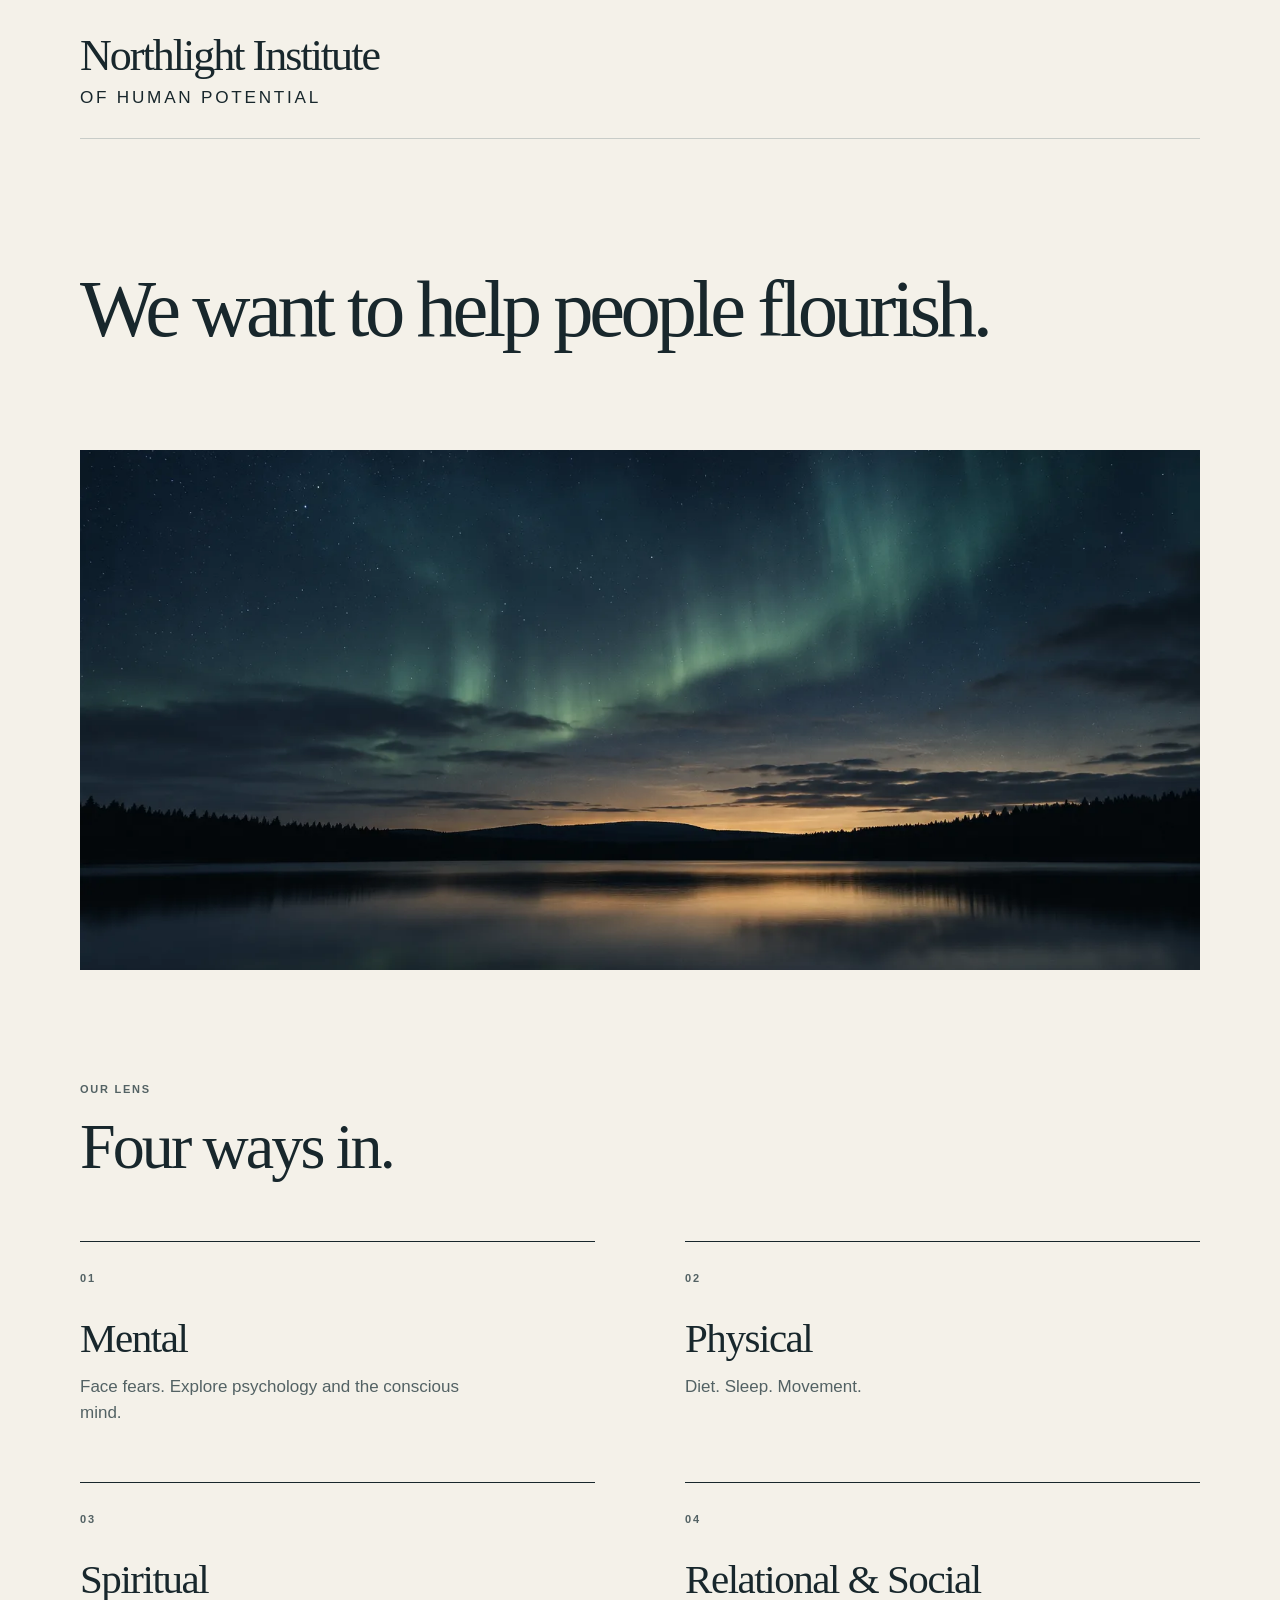
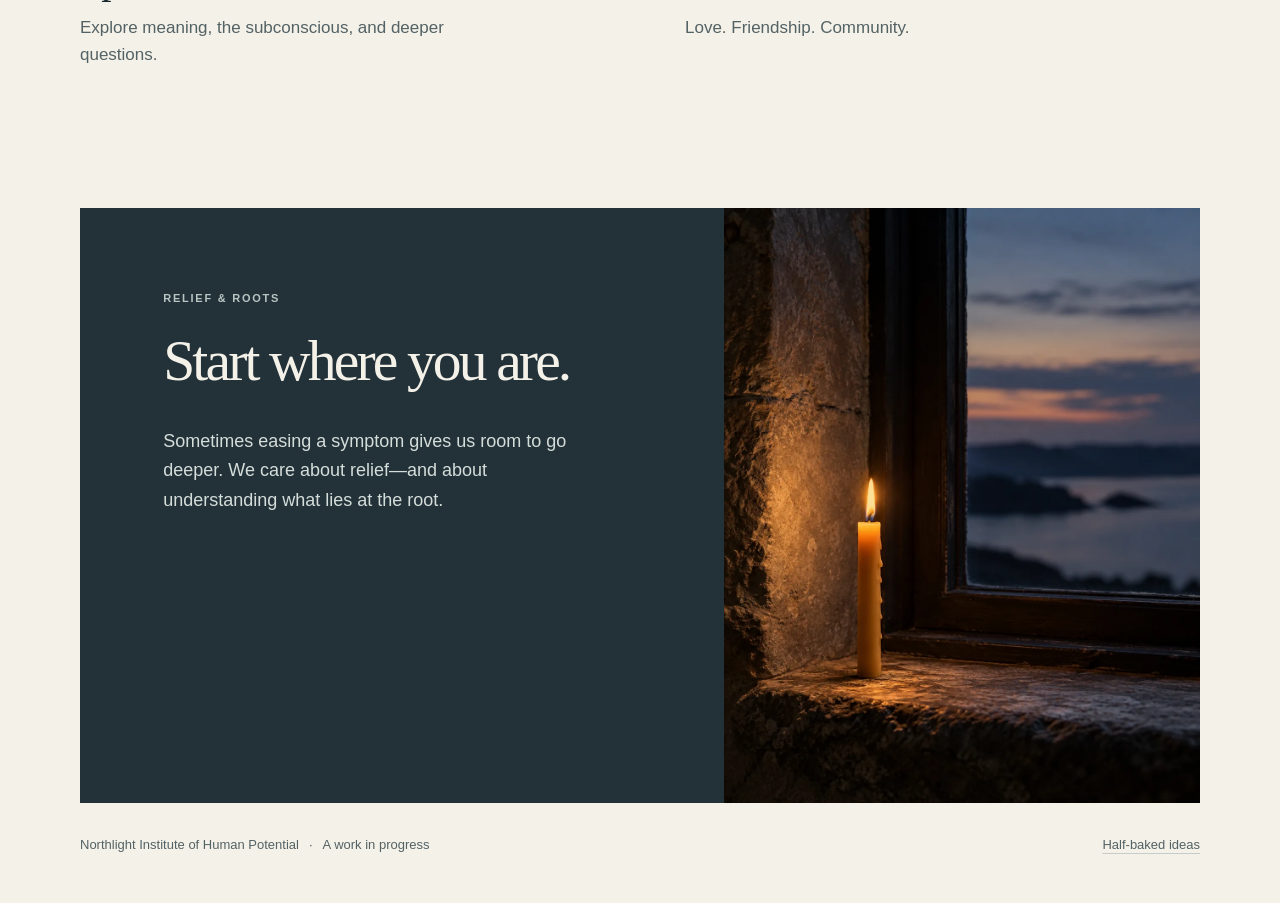
==== site/index.html @ 49eb19a3 "Add relational and social pillar" ====
<!DOCTYPE html>
<html lang="en">
  <head>
    <meta charset="utf-8">
    <meta name="viewport" content="width=device-width, initial-scale=1">
    <meta name="theme-color" content="#f4f1e9">
    <meta name="description" content="Northlight Institute of Human Potential explores mental, physical, spiritual, and relational paths to flourishing.">
    <meta property="og:type" content="website">
    <meta property="og:site_name" content="Northlight Institute of Human Potential">
    <meta property="og:title" content="Northlight Institute of Human Potential">
    <meta property="og:description" content="We want to help people flourish. Exploring the mental, physical, spiritual, and relational sides of life.">
    <meta property="og:url" content="https://80.47.238.111/">
    <meta property="og:image" content="https://80.47.238.111/assets/social-preview-human-potential.png">
    <meta property="og:image:type" content="image/png">
    <meta property="og:image:width" content="1731">
    <meta property="og:image:height" content="909">
    <meta property="og:image:alt" content="Northern lights over a lake, with the words Northlight Institute of Human Potential">
    <meta name="twitter:card" content="summary_large_image">
    <meta name="twitter:title" content="Northlight Institute of Human Potential">
    <meta name="twitter:description" content="We want to help people flourish.">
    <meta name="twitter:image" content="https://80.47.238.111/assets/social-preview-human-potential.png">
    <title>Northlight Institute of Human Potential</title>
    <link rel="icon" href="assets/light-mark-32.png" type="image/png" sizes="32x32">
    <link rel="icon" href="assets/light-mark.svg" type="image/svg+xml">
    <link rel="apple-touch-icon" href="assets/light-mark-180.png" sizes="180x180">
    <link rel="preload" as="image" href="assets/northern-light.webp">
    <link rel="stylesheet" href="styles.css?v=20261021-1">
  </head>
  <body>
    <div class="page">
      <header class="site-header">
        <h1><a href="/" aria-label="Northlight Institute of Human Potential"><span class="brand-main">Northlight Institute</span><span class="brand-qualifier">of Human Potential</span></a></h1>
      </header>

      <main>
        <section class="hero" aria-labelledby="hero-title">
          <h2 id="hero-title">We want to help people flourish.</h2>
        </section>

        <figure class="northern-light">
          <img src="assets/northern-light.webp" alt="Northern lights over a still lake at dusk" width="1536" height="1024" fetchpriority="high">
        </figure>

        <section class="pillars" aria-labelledby="pillars-title">
          <div class="section-intro">
            <p class="eyebrow">Our lens</p>
            <h2 id="pillars-title">Four ways in.</h2>
          </div>
          <div class="pillar-grid">
            <article>
              <span class="index">01</span>
              <h3>Mental</h3>
              <p>Face fears. Explore psychology and the conscious mind.</p>
            </article>
            <article>
              <span class="index">02</span>
              <h3>Physical</h3>
              <p>Diet. Sleep. Movement.</p>
            </article>
            <article>
              <span class="index">03</span>
              <h3>Spiritual</h3>
              <p>Explore meaning, the subconscious, and deeper questions.</p>
            </article>
            <article>
              <span class="index">04</span>
              <h3>Relational &amp; Social</h3>
              <p>Love. Friendship. Community.</p>
            </article>
          </div>
        </section>

        <section class="depth" aria-labelledby="depth-title">
          <div class="depth-copy">
            <p class="eyebrow">Relief &amp; roots</p>
            <h2 id="depth-title">Start where you are.</h2>
            <p>Sometimes easing a symptom gives us room to go deeper. We care about relief—and about understanding what lies at the root.</p>
          </div>
          <img src="assets/candlelight.webp" alt="A single candle lighting a stone windowsill at dusk" width="1122" height="1402" loading="lazy" decoding="async">
        </section>
      </main>

      <footer>Northlight Institute of Human Potential <span>·</span> A work in progress <a href="/ideas.html">Half-baked ideas</a></footer>
    </div>
  </body>
</html>
---- site/styles.css ----
:root {
  color-scheme: light;
  --paper: #f4f1e9;
  --ink: #18272c;
  --muted: #536264;
  --line: #c8ccc8;
  --accent: #a16d3e;
}

* { box-sizing: border-box; }

html { background: var(--paper); }

body {
  margin: 0;
  color: var(--ink);
  background: var(--paper);
  font: 18px/1.55 -apple-system, BlinkMacSystemFont, "Segoe UI", sans-serif;
  -webkit-font-smoothing: antialiased;
}

.page {
  width: min(100% - 72px, 1120px);
  margin: 0 auto;
}

.site-header {
  display: flex;
  align-items: center;
  justify-content: space-between;
  gap: 24px;
  padding: 32px 0 29px;
  border-bottom: 1px solid var(--line);
}

h1, h2, h3, p, figure { margin: 0; }

h1, h2, h3 {
  font-family: Georgia, "Times New Roman", serif;
  font-weight: 400;
}

h1 {
  font-size: clamp(27px, 4vw, 44px);
  line-height: 1.1;
  letter-spacing: -.045em;
  white-space: nowrap;
}

h1 a { color: inherit; text-decoration: none; }

.brand-main, .brand-qualifier { display: block; }
.brand-qualifier {
  margin-top: 7px;
  font-family: -apple-system, BlinkMacSystemFont, "Segoe UI", sans-serif;
  font-size: .39em;
  font-weight: 500;
  letter-spacing: .16em;
  line-height: 1.25;
  text-transform: uppercase;
}

.eyebrow, .index {
  color: var(--muted);
  font-size: 11px;
  font-weight: 600;
  letter-spacing: .16em;
  line-height: 1.4;
  text-transform: uppercase;
}

.hero {
  padding: clamp(72px, 10vw, 138px) 0 clamp(64px, 8vw, 100px);
}

.hero h2 {
  max-width: 940px;
  font-size: clamp(49px, 6.3vw, 84px);
  line-height: 1.03;
  letter-spacing: -.055em;
  text-wrap: balance;
}

.northern-light {
  height: clamp(280px, 41vw, 520px);
  overflow: hidden;
  background: #142830;
}

.northern-light img {
  display: block;
  width: 100%;
  height: 100%;
  object-fit: cover;
  object-position: center 56%;
}

.pillars { padding: 112px 0 140px; }

.section-intro h2 {
  margin-top: 15px;
  font-size: clamp(43px, 5vw, 64px);
  line-height: 1.1;
  letter-spacing: -.045em;
}

.pillar-grid {
  display: grid;
  grid-template-columns: repeat(2, minmax(0, 1fr));
  gap: 56px 90px;
  margin-top: 58px;
}

.pillar-grid article {
  padding-top: 21px;
  border-top: 1px solid var(--ink);
}

.pillar-grid h3 {
  margin: 25px 0 13px;
  font-size: clamp(34px, 3.2vw, 44px);
  line-height: 1.1;
  letter-spacing: -.035em;
}

.pillar-grid p {
  max-width: 380px;
  color: var(--muted);
  font-size: 17px;
  line-height: 1.55;
}

.depth {
  display: grid;
  grid-template-columns: minmax(0, 1.15fr) minmax(0, .85fr);
  align-items: stretch;
  min-height: 550px;
  background: #233239;
  color: #f4f1e9;
}

.depth-copy { padding: clamp(50px, 6.5vw, 90px); }
.depth .eyebrow { color: #b8c5c2; }

.depth h2 {
  margin: 24px 0 35px;
  font-size: clamp(42px, 4.5vw, 60px);
  line-height: 1.06;
  letter-spacing: -.05em;
}

.depth-copy > p:last-child {
  max-width: 440px;
  color: #d5ddda;
  font-size: 18px;
  line-height: 1.65;
}

.depth > img {
  display: block;
  width: 100%;
  height: 100%;
  min-height: 550px;
  object-fit: cover;
  object-position: 34% center;
}

.ideas-main { padding-bottom: 124px; }

.ideas-intro { padding: 98px 0 76px; }

.ideas-intro h2 {
  margin-top: 18px;
  font-size: clamp(58px, 8vw, 100px);
  line-height: 1.04;
  letter-spacing: -.055em;
}

.ideas-intro > p:last-child {
  margin-top: 22px;
  color: var(--muted);
  font-size: 18px;
}

.idea {
  display: grid;
  grid-template-columns: 54px minmax(0, 1fr);
  gap: 32px;
  padding: 37px 0 43px;
  border-top: 1px solid var(--line);
}

.idea:last-child { border-bottom: 1px solid var(--line); }
.idea .index { padding-top: 12px; }

.idea h3 {
  font-size: clamp(32px, 3.5vw, 45px);
  line-height: 1.15;
  letter-spacing: -.035em;
}

.idea p {
  max-width: 680px;
  margin-top: 12px;
  color: var(--muted);
  font-size: 18px;
  line-height: 1.6;
}

footer {
  display: flex;
  gap: 10px;
  padding: 32px 0 48px;
  color: var(--muted);
  font-size: 13px;
}

footer a {
  margin-left: auto;
  color: inherit;
  text-decoration-color: var(--line);
  text-underline-offset: 4px;
}

footer a:hover { color: var(--ink); }

@media (max-width: 760px) {
  .page { width: min(100% - 40px, 620px); }
  .site-header { padding: 24px 0; }
  footer { flex-wrap: wrap; }
  footer a { flex-basis: 100%; margin-left: 0; }
  .hero { padding: 82px 0 65px; }
  .hero h2 { font-size: clamp(42px, 8.5vw, 59px); }
  .northern-light { height: 330px; }
  .pillars { padding: 88px 0 100px; }
  .pillar-grid { grid-template-columns: 1fr; gap: 38px; margin-top: 43px; }
  .pillar-grid h3 { margin-top: 16px; }
  .pillar-grid p { max-width: 470px; }
  .depth { grid-template-columns: 1fr; }
  .depth-copy { padding: 64px 38px 70px; }
  .depth > img { height: 420px; min-height: 0; object-position: center 55%; }
  .ideas-main { padding-bottom: 90px; }
  .ideas-intro { padding: 78px 0 58px; }
  .ideas-intro h2 { font-size: clamp(52px, 11vw, 76px); }
  .idea { grid-template-columns: 36px minmax(0, 1fr); gap: 15px; padding: 31px 0 36px; }
  .idea .index { padding-top: 9px; }
  .idea p { font-size: 17px; }
}

@media (max-width: 390px) {
  .depth-copy { padding: 55px 28px 62px; }
  .depth h2 { font-size: 42px; }
}
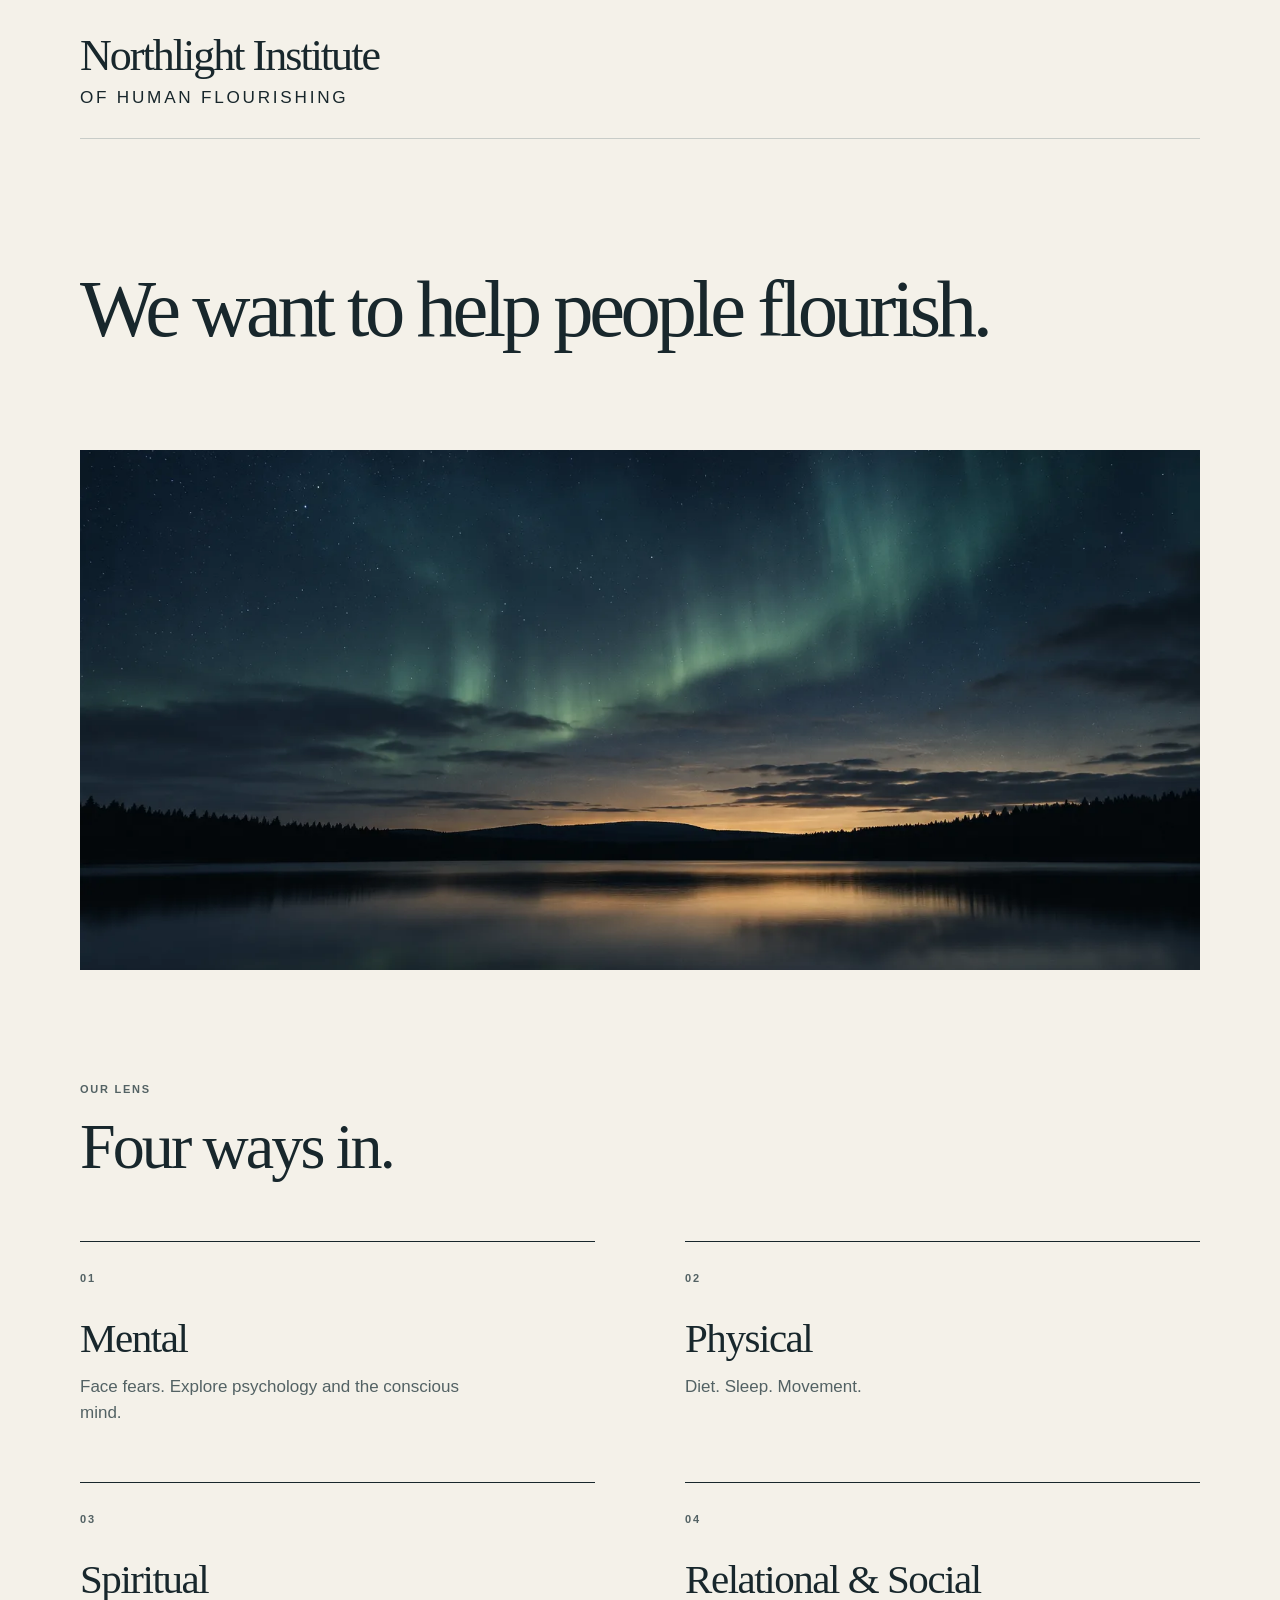
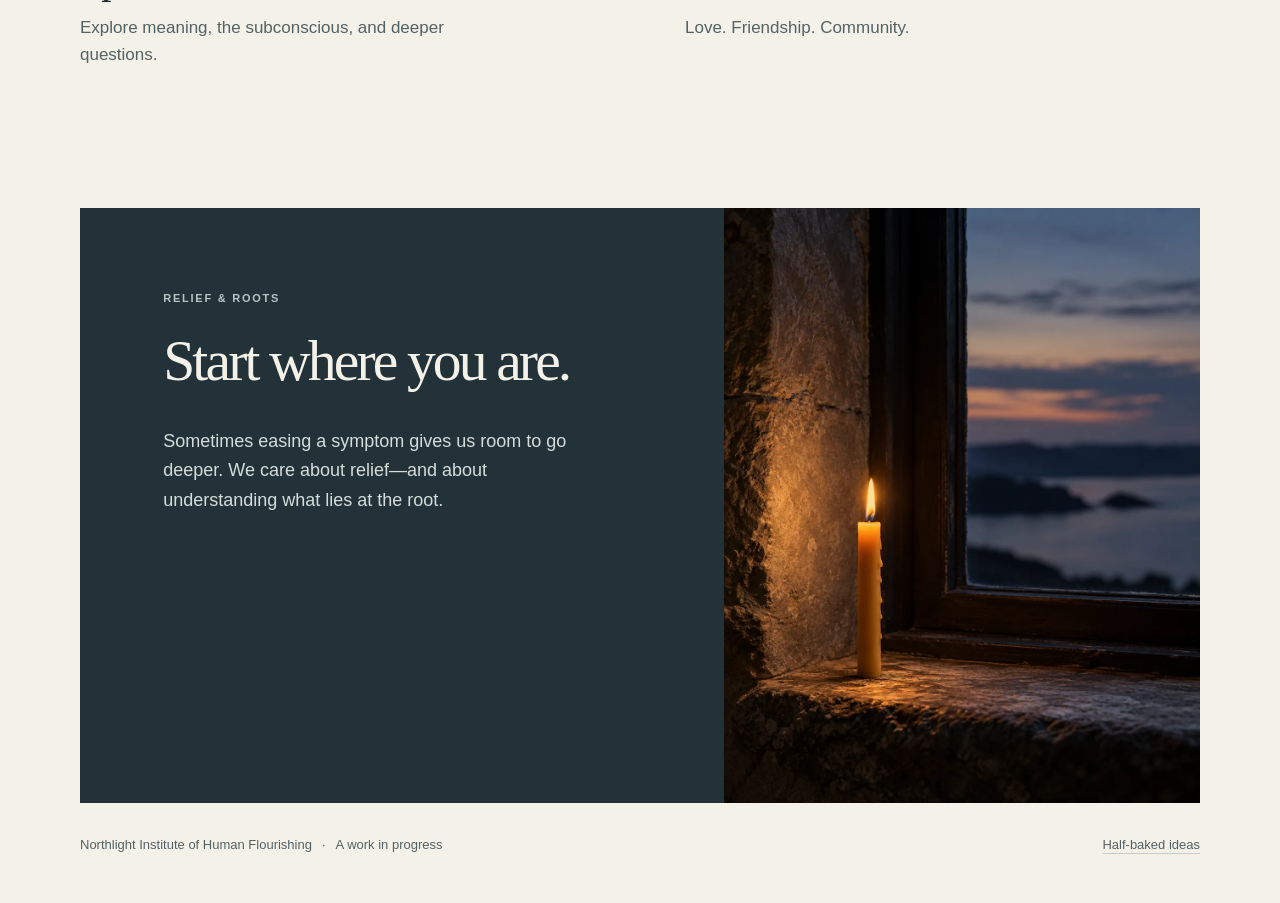
==== commit ab2bf24e: "Rename institute to Human Flourishing" ====
--- a/site/index.html
+++ b/site/index.html
@@ -4,22 +4,22 @@
     <meta charset="utf-8">
     <meta name="viewport" content="width=device-width, initial-scale=1">
     <meta name="theme-color" content="#f4f1e9">
-    <meta name="description" content="Northlight Institute of Human Potential explores mental, physical, spiritual, and relational paths to flourishing.">
+    <meta name="description" content="Northlight Institute of Human Flourishing explores the mental, physical, spiritual, and relational sides of life.">
     <meta property="og:type" content="website">
-    <meta property="og:site_name" content="Northlight Institute of Human Potential">
-    <meta property="og:title" content="Northlight Institute of Human Potential">
+    <meta property="og:site_name" content="Northlight Institute of Human Flourishing">
+    <meta property="og:title" content="Northlight Institute of Human Flourishing">
     <meta property="og:description" content="We want to help people flourish. Exploring the mental, physical, spiritual, and relational sides of life.">
     <meta property="og:url" content="https://80.47.238.111/">
-    <meta property="og:image" content="https://80.47.238.111/assets/social-preview-human-potential.png">
+    <meta property="og:image" content="https://80.47.238.111/assets/social-preview-human-flourishing.png">
     <meta property="og:image:type" content="image/png">
-    <meta property="og:image:width" content="1731">
+    <meta property="og:image:width" content="1730">
     <meta property="og:image:height" content="909">
-    <meta property="og:image:alt" content="Northern lights over a lake, with the words Northlight Institute of Human Potential">
+    <meta property="og:image:alt" content="Northern lights over a lake, with the words Northlight Institute of Human Flourishing">
     <meta name="twitter:card" content="summary_large_image">
-    <meta name="twitter:title" content="Northlight Institute of Human Potential">
+    <meta name="twitter:title" content="Northlight Institute of Human Flourishing">
     <meta name="twitter:description" content="We want to help people flourish.">
-    <meta name="twitter:image" content="https://80.47.238.111/assets/social-preview-human-potential.png">
-    <title>Northlight Institute of Human Potential</title>
+    <meta name="twitter:image" content="https://80.47.238.111/assets/social-preview-human-flourishing.png">
+    <title>Northlight Institute of Human Flourishing</title>
     <link rel="icon" href="assets/light-mark-32.png" type="image/png" sizes="32x32">
     <link rel="icon" href="assets/light-mark.svg" type="image/svg+xml">
     <link rel="apple-touch-icon" href="assets/light-mark-180.png" sizes="180x180">
@@ -29,7 +29,7 @@
   <body>
     <div class="page">
       <header class="site-header">
-        <h1><a href="/" aria-label="Northlight Institute of Human Potential"><span class="brand-main">Northlight Institute</span><span class="brand-qualifier">of Human Potential</span></a></h1>
+        <h1><a href="/" aria-label="Northlight Institute of Human Flourishing"><span class="brand-main">Northlight Institute</span><span class="brand-qualifier">of Human Flourishing</span></a></h1>
       </header>
 
       <main>
@@ -80,7 +80,7 @@
         </section>
       </main>
 
-      <footer>Northlight Institute of Human Potential <span>·</span> A work in progress <a href="/ideas.html">Half-baked ideas</a></footer>
+      <footer>Northlight Institute of Human Flourishing <span>·</span> A work in progress <a href="/ideas.html">Half-baked ideas</a></footer>
     </div>
   </body>
 </html>
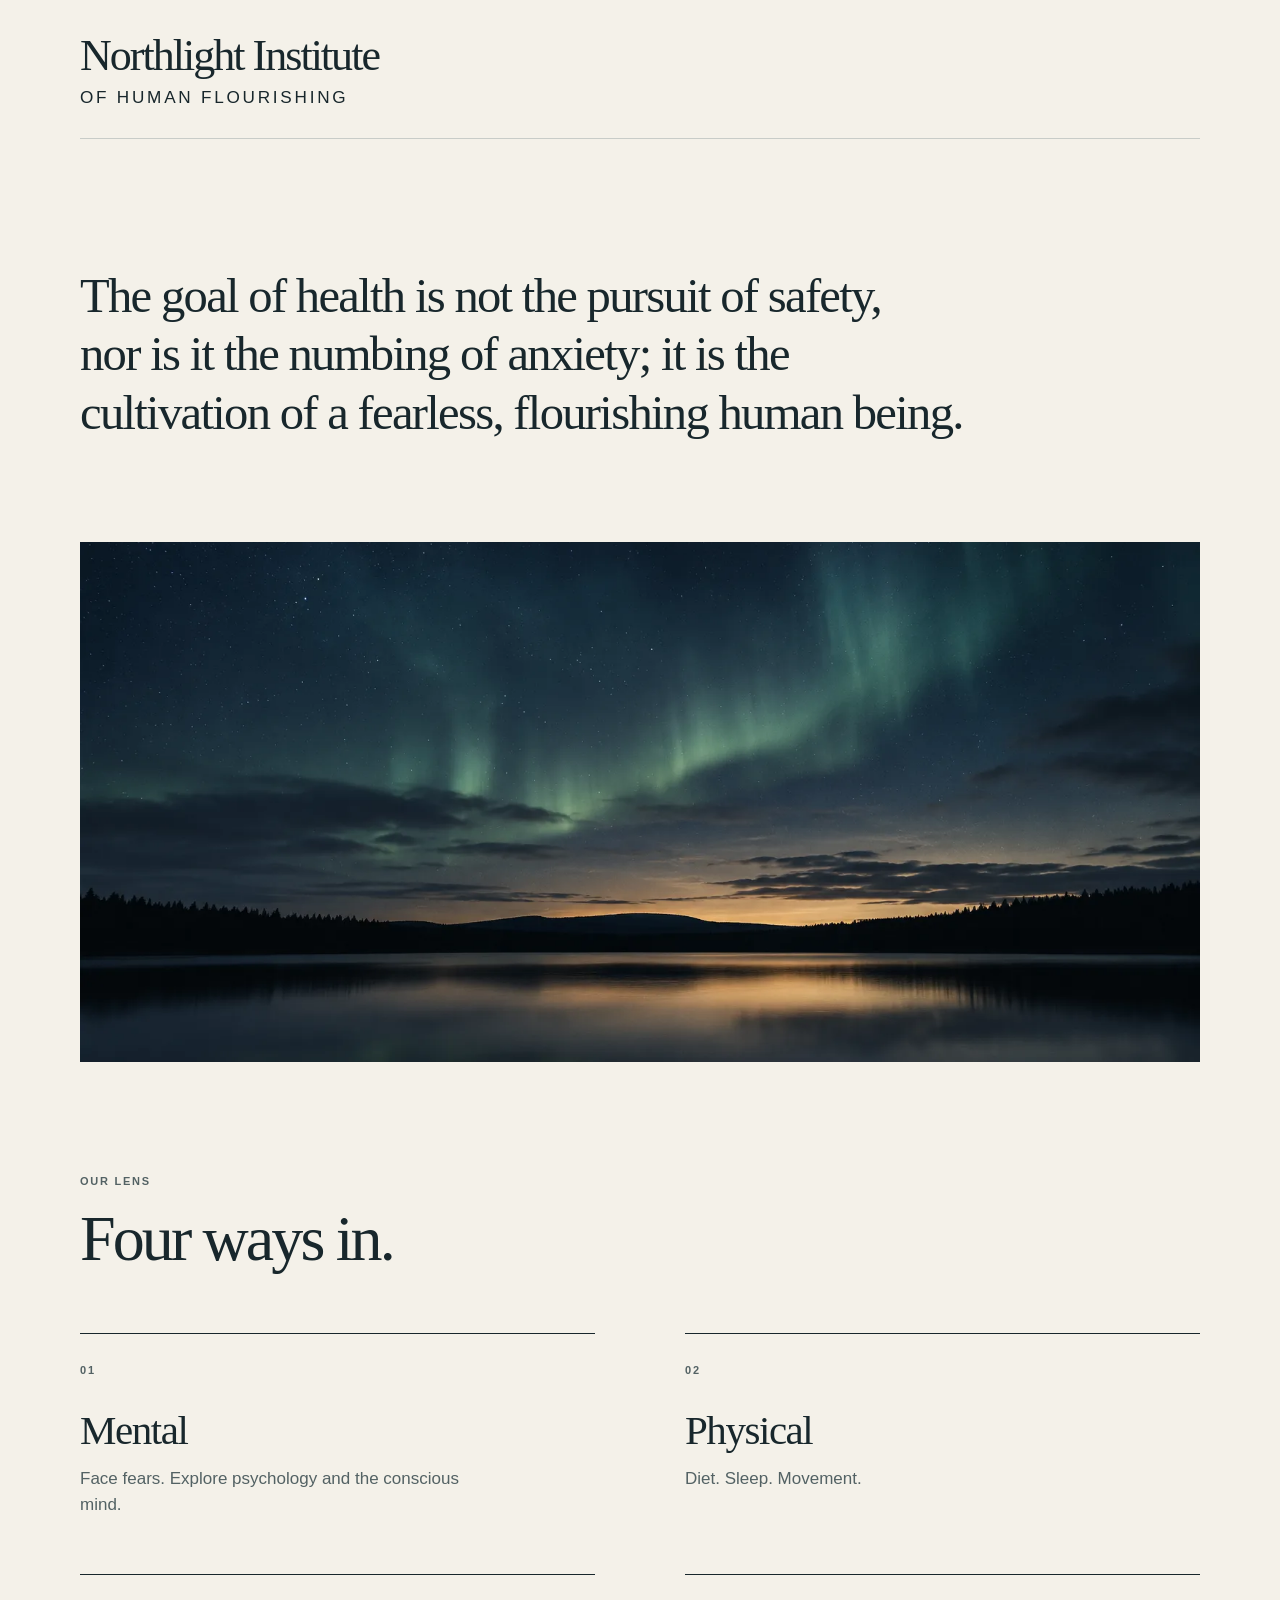
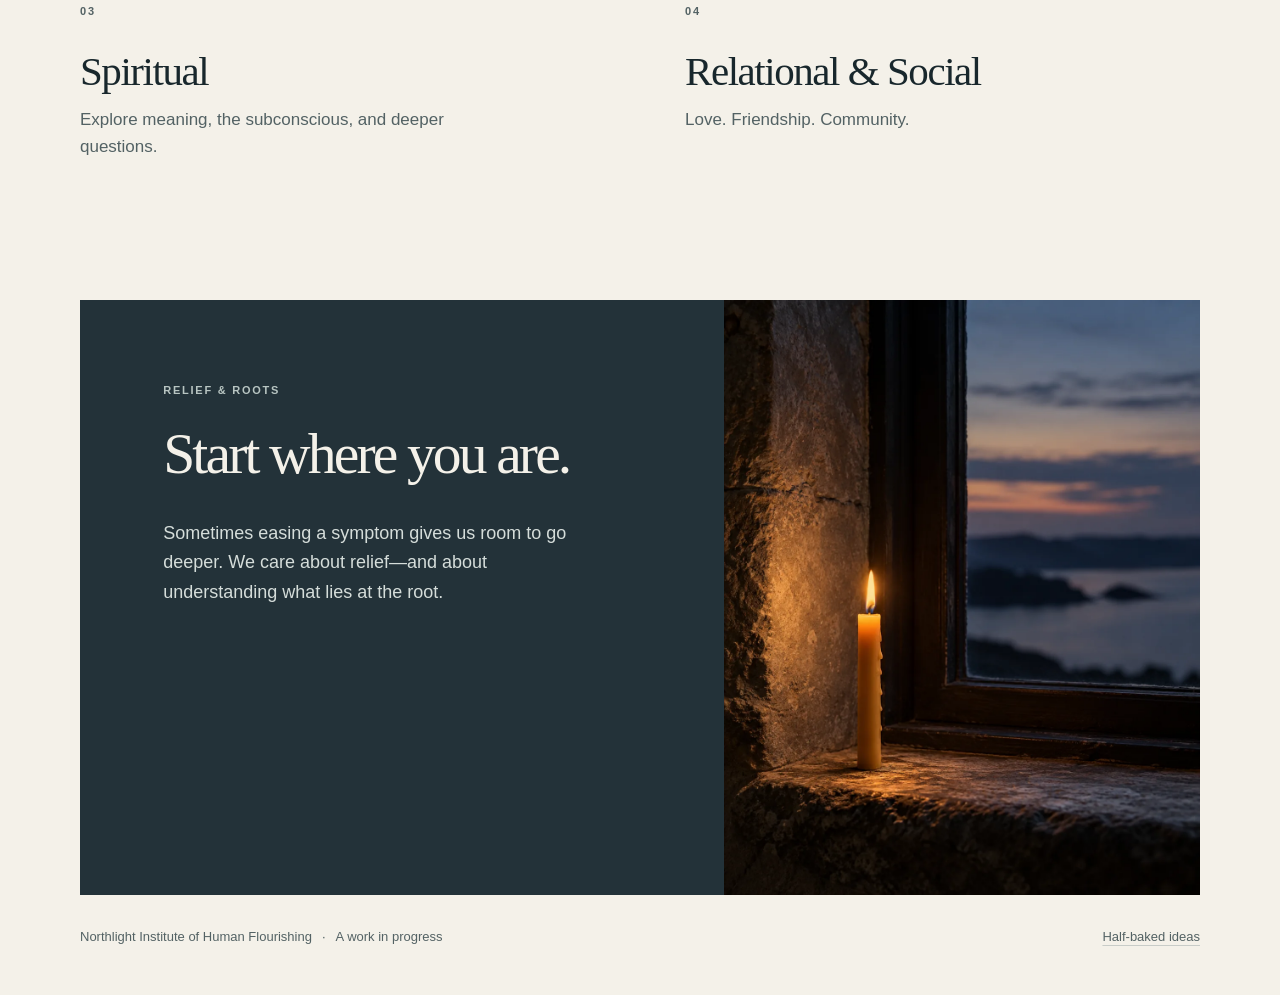
==== commit 67e9c84c: "Use founder manifesto as site hero" ====
--- a/site/index.html
+++ b/site/index.html
@@ -8,23 +8,23 @@
     <meta property="og:type" content="website">
     <meta property="og:site_name" content="Northlight Institute of Human Flourishing">
     <meta property="og:title" content="Northlight Institute of Human Flourishing">
-    <meta property="og:description" content="We want to help people flourish. Exploring the mental, physical, spiritual, and relational sides of life.">
+    <meta property="og:description" content="The goal of health is not the pursuit of safety, nor is it the numbing of anxiety; it is the cultivation of a fearless, flourishing human being.">
     <meta property="og:url" content="https://80.47.238.111/">
-    <meta property="og:image" content="https://80.47.238.111/assets/social-preview-human-flourishing.png">
+    <meta property="og:image" content="https://80.47.238.111/assets/social-preview-manifesto.png">
     <meta property="og:image:type" content="image/png">
     <meta property="og:image:width" content="1730">
     <meta property="og:image:height" content="909">
     <meta property="og:image:alt" content="Northern lights over a lake, with the words Northlight Institute of Human Flourishing">
     <meta name="twitter:card" content="summary_large_image">
     <meta name="twitter:title" content="Northlight Institute of Human Flourishing">
-    <meta name="twitter:description" content="We want to help people flourish.">
-    <meta name="twitter:image" content="https://80.47.238.111/assets/social-preview-human-flourishing.png">
+    <meta name="twitter:description" content="The goal of health is not the pursuit of safety, nor is it the numbing of anxiety; it is the cultivation of a fearless, flourishing human being.">
+    <meta name="twitter:image" content="https://80.47.238.111/assets/social-preview-manifesto.png">
     <title>Northlight Institute of Human Flourishing</title>
     <link rel="icon" href="assets/light-mark-32.png" type="image/png" sizes="32x32">
     <link rel="icon" href="assets/light-mark.svg" type="image/svg+xml">
     <link rel="apple-touch-icon" href="assets/light-mark-180.png" sizes="180x180">
     <link rel="preload" as="image" href="assets/northern-light.webp">
-    <link rel="stylesheet" href="styles.css?v=20261021-1">
+    <link rel="stylesheet" href="styles.css?v=20261021-2">
   </head>
   <body>
     <div class="page">
@@ -34,7 +34,7 @@
 
       <main>
         <section class="hero" aria-labelledby="hero-title">
-          <h2 id="hero-title">We want to help people flourish.</h2>
+          <h2 id="hero-title">The goal of health is not the pursuit of safety, nor is it the numbing of anxiety; it is the cultivation of a fearless, flourishing human being.</h2>
         </section>
 
         <figure class="northern-light">
--- a/site/styles.css
+++ b/site/styles.css
@@ -74,10 +74,10 @@
 }
 
 .hero h2 {
-  max-width: 940px;
-  font-size: clamp(49px, 6.3vw, 84px);
-  line-height: 1.03;
-  letter-spacing: -.055em;
+  max-width: 1000px;
+  font-size: clamp(30px, 3.8vw, 50px);
+  line-height: 1.2;
+  letter-spacing: -.035em;
   text-wrap: balance;
 }
 
@@ -230,7 +230,7 @@
   footer { flex-wrap: wrap; }
   footer a { flex-basis: 100%; margin-left: 0; }
   .hero { padding: 82px 0 65px; }
-  .hero h2 { font-size: clamp(42px, 8.5vw, 59px); }
+  .hero h2 { font-size: clamp(27px, 5.1vw, 35px); }
   .northern-light { height: 330px; }
   .pillars { padding: 88px 0 100px; }
   .pillar-grid { grid-template-columns: 1fr; gap: 38px; margin-top: 43px; }
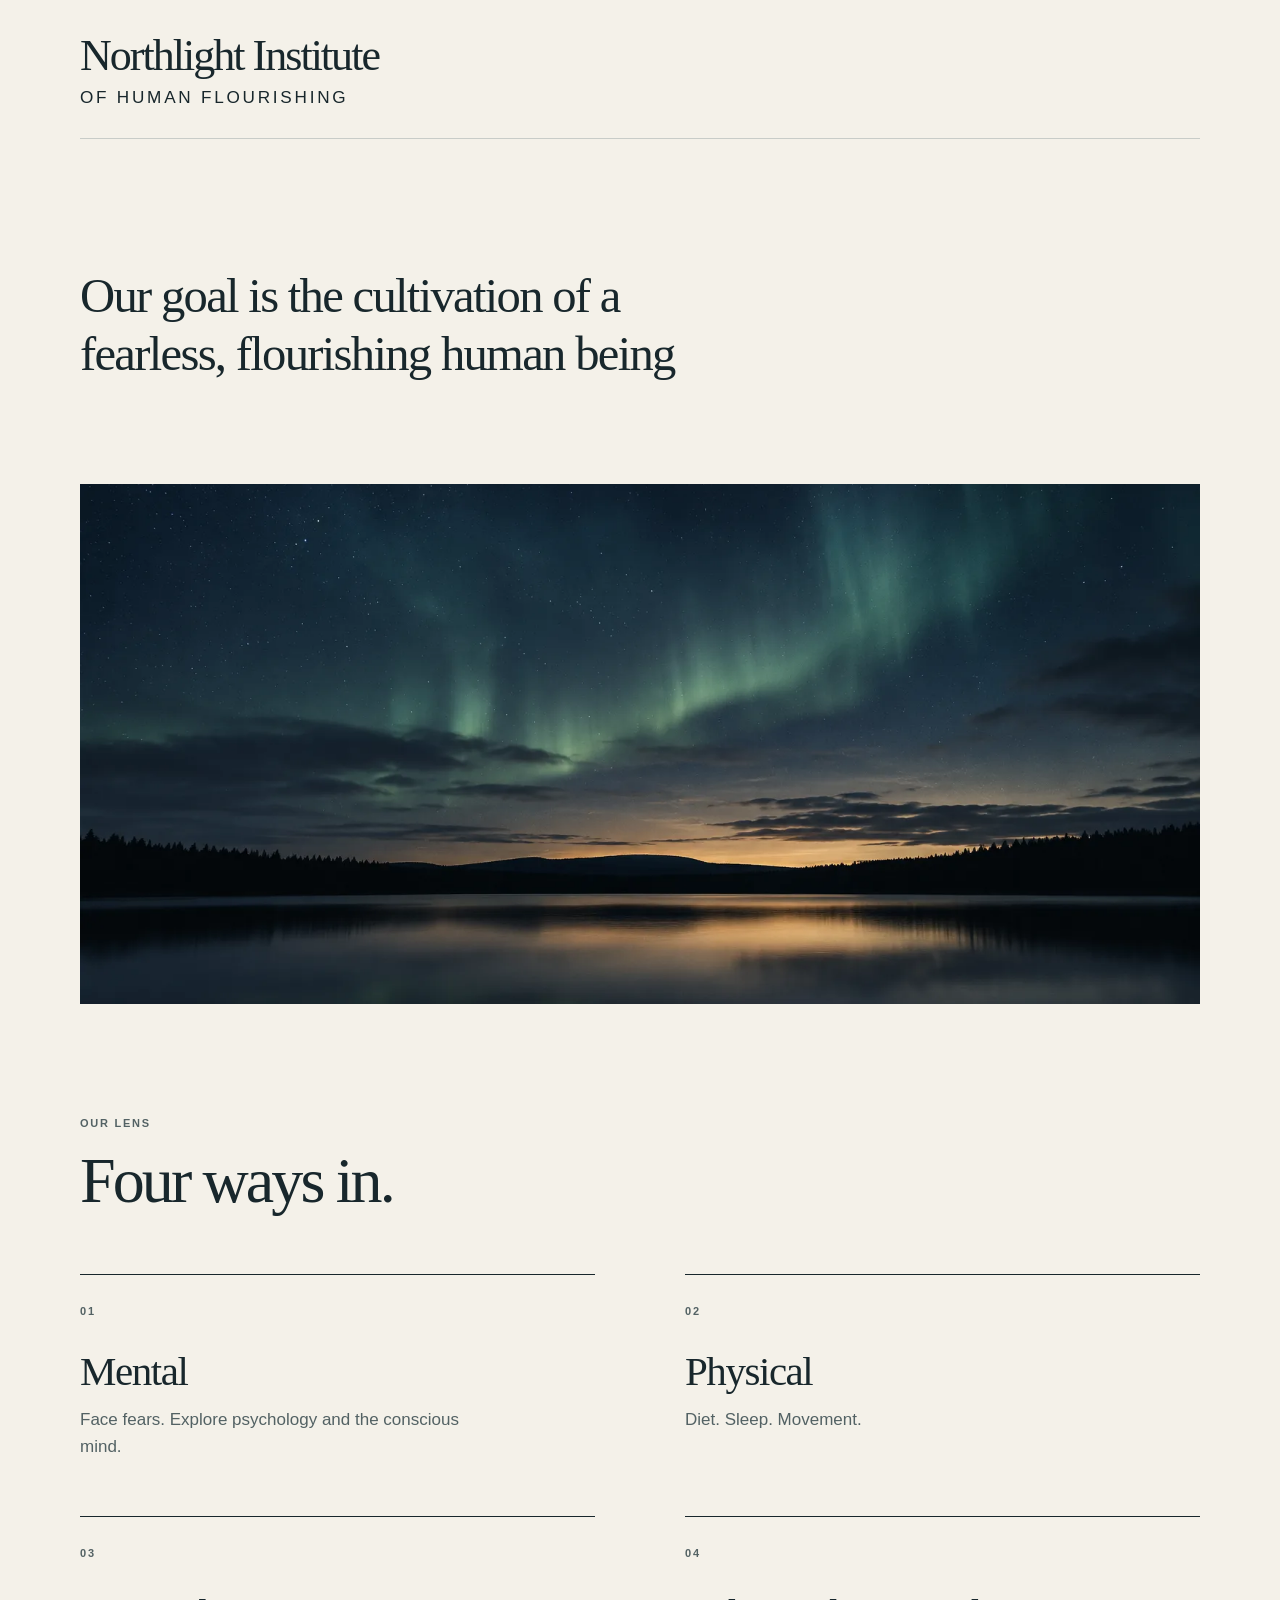
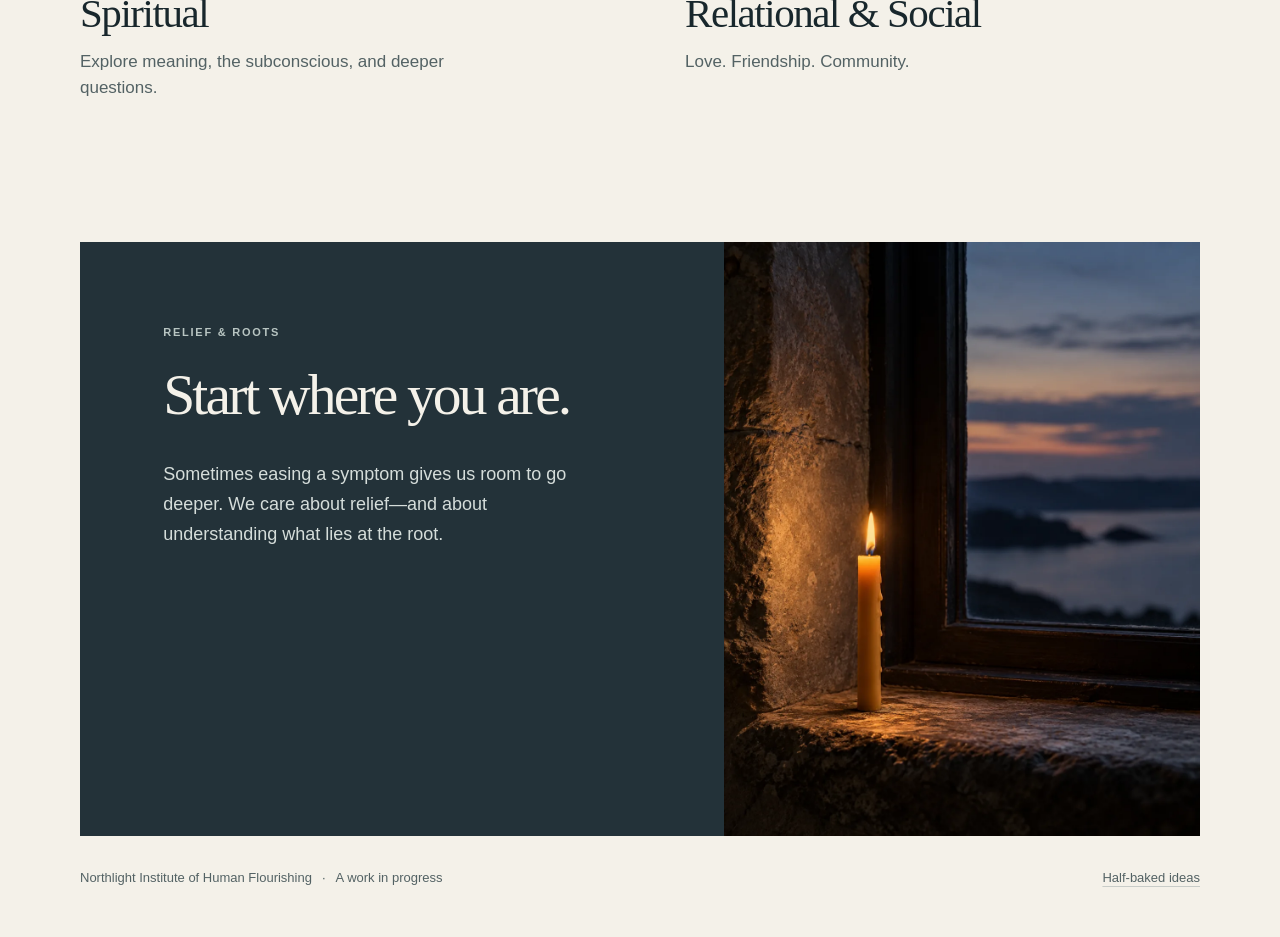
==== commit 5a8496d8: "Shorten manifesto hero" ====
--- a/site/index.html
+++ b/site/index.html
@@ -8,7 +8,7 @@
     <meta property="og:type" content="website">
     <meta property="og:site_name" content="Northlight Institute of Human Flourishing">
     <meta property="og:title" content="Northlight Institute of Human Flourishing">
-    <meta property="og:description" content="The goal of health is not the pursuit of safety, nor is it the numbing of anxiety; it is the cultivation of a fearless, flourishing human being.">
+    <meta property="og:description" content="Our goal is the cultivation of a fearless, flourishing human being">
     <meta property="og:url" content="https://80.47.238.111/">
     <meta property="og:image" content="https://80.47.238.111/assets/social-preview-manifesto.png">
     <meta property="og:image:type" content="image/png">
@@ -17,7 +17,7 @@
     <meta property="og:image:alt" content="Northern lights over a lake, with the words Northlight Institute of Human Flourishing">
     <meta name="twitter:card" content="summary_large_image">
     <meta name="twitter:title" content="Northlight Institute of Human Flourishing">
-    <meta name="twitter:description" content="The goal of health is not the pursuit of safety, nor is it the numbing of anxiety; it is the cultivation of a fearless, flourishing human being.">
+    <meta name="twitter:description" content="Our goal is the cultivation of a fearless, flourishing human being">
     <meta name="twitter:image" content="https://80.47.238.111/assets/social-preview-manifesto.png">
     <title>Northlight Institute of Human Flourishing</title>
     <link rel="icon" href="assets/light-mark-32.png" type="image/png" sizes="32x32">
@@ -34,7 +34,7 @@
 
       <main>
         <section class="hero" aria-labelledby="hero-title">
-          <h2 id="hero-title">The goal of health is not the pursuit of safety, nor is it the numbing of anxiety; it is the cultivation of a fearless, flourishing human being.</h2>
+          <h2 id="hero-title">Our goal is the cultivation of a fearless, flourishing human being</h2>
         </section>
 
         <figure class="northern-light">
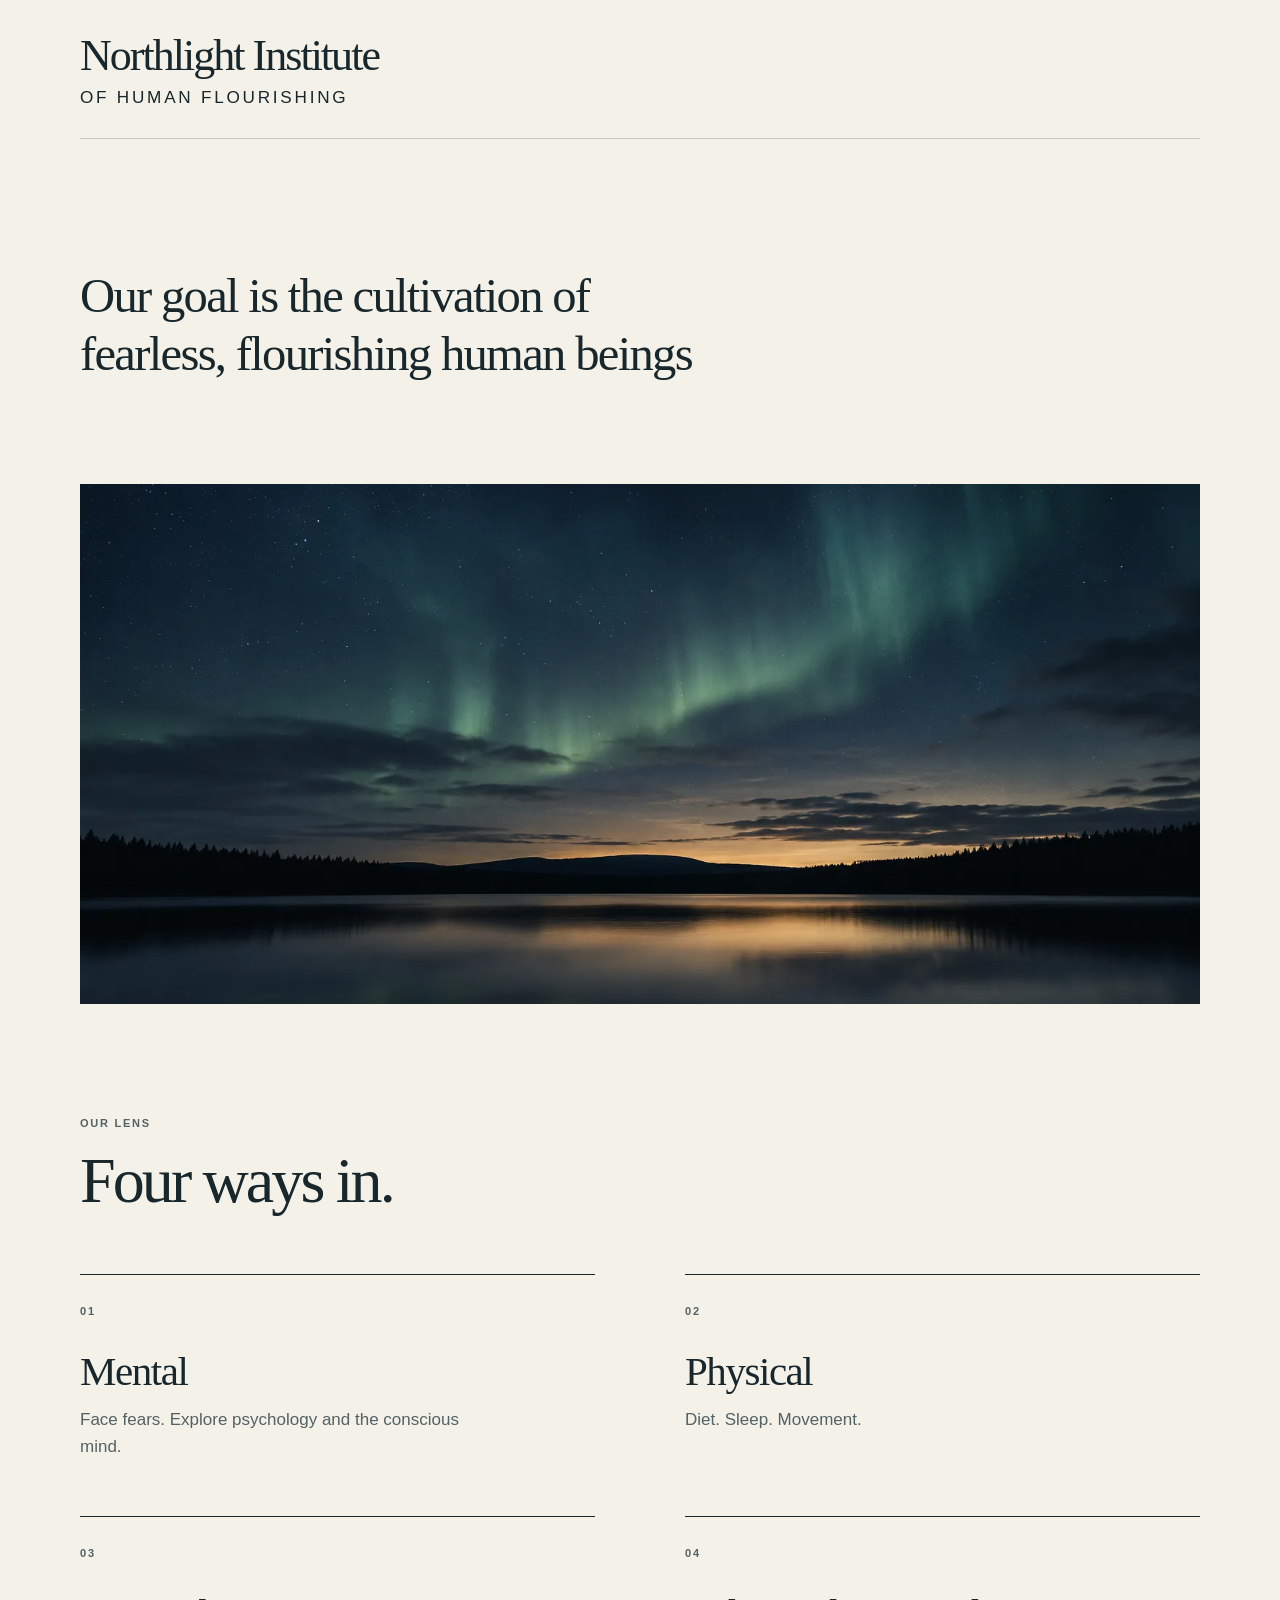
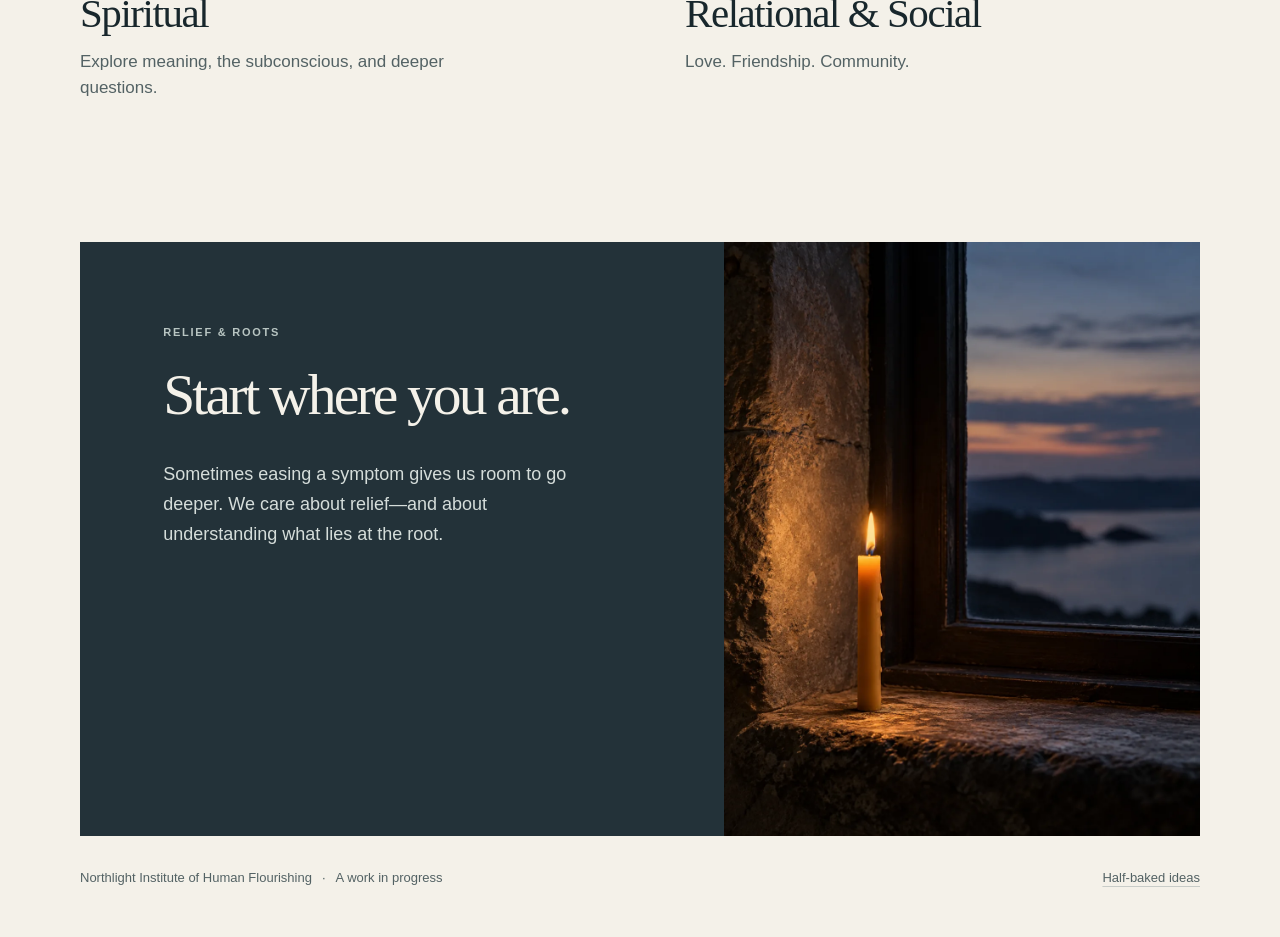
==== commit 99c1c0d8: "Use plural in manifesto hero" ====
--- a/site/index.html
+++ b/site/index.html
@@ -8,7 +8,7 @@
     <meta property="og:type" content="website">
     <meta property="og:site_name" content="Northlight Institute of Human Flourishing">
     <meta property="og:title" content="Northlight Institute of Human Flourishing">
-    <meta property="og:description" content="Our goal is the cultivation of a fearless, flourishing human being">
+    <meta property="og:description" content="Our goal is the cultivation of fearless, flourishing human beings">
     <meta property="og:url" content="https://80.47.238.111/">
     <meta property="og:image" content="https://80.47.238.111/assets/social-preview-manifesto.png">
     <meta property="og:image:type" content="image/png">
@@ -17,7 +17,7 @@
     <meta property="og:image:alt" content="Northern lights over a lake, with the words Northlight Institute of Human Flourishing">
     <meta name="twitter:card" content="summary_large_image">
     <meta name="twitter:title" content="Northlight Institute of Human Flourishing">
-    <meta name="twitter:description" content="Our goal is the cultivation of a fearless, flourishing human being">
+    <meta name="twitter:description" content="Our goal is the cultivation of fearless, flourishing human beings">
     <meta name="twitter:image" content="https://80.47.238.111/assets/social-preview-manifesto.png">
     <title>Northlight Institute of Human Flourishing</title>
     <link rel="icon" href="assets/light-mark-32.png" type="image/png" sizes="32x32">
@@ -34,7 +34,7 @@
 
       <main>
         <section class="hero" aria-labelledby="hero-title">
-          <h2 id="hero-title">Our goal is the cultivation of a fearless, flourishing human being</h2>
+          <h2 id="hero-title">Our goal is the cultivation of fearless, flourishing human beings</h2>
         </section>
 
         <figure class="northern-light">
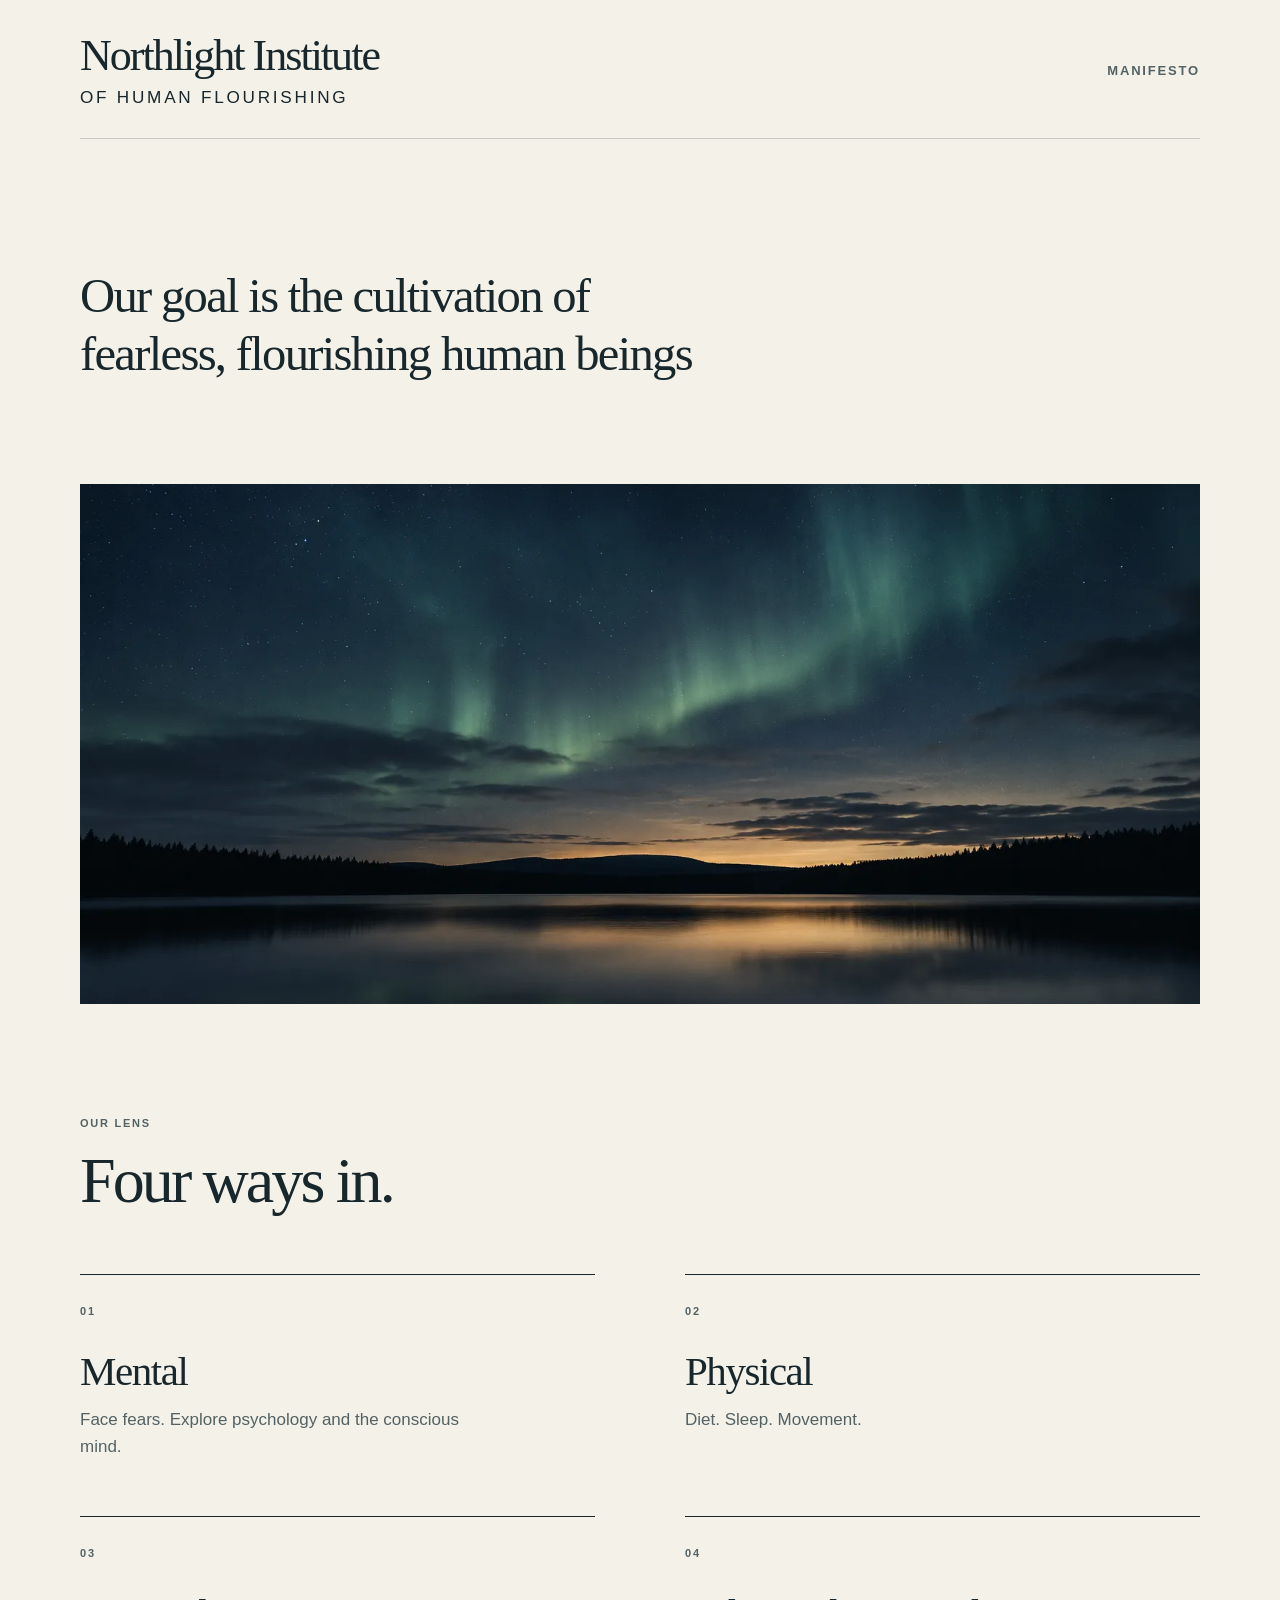
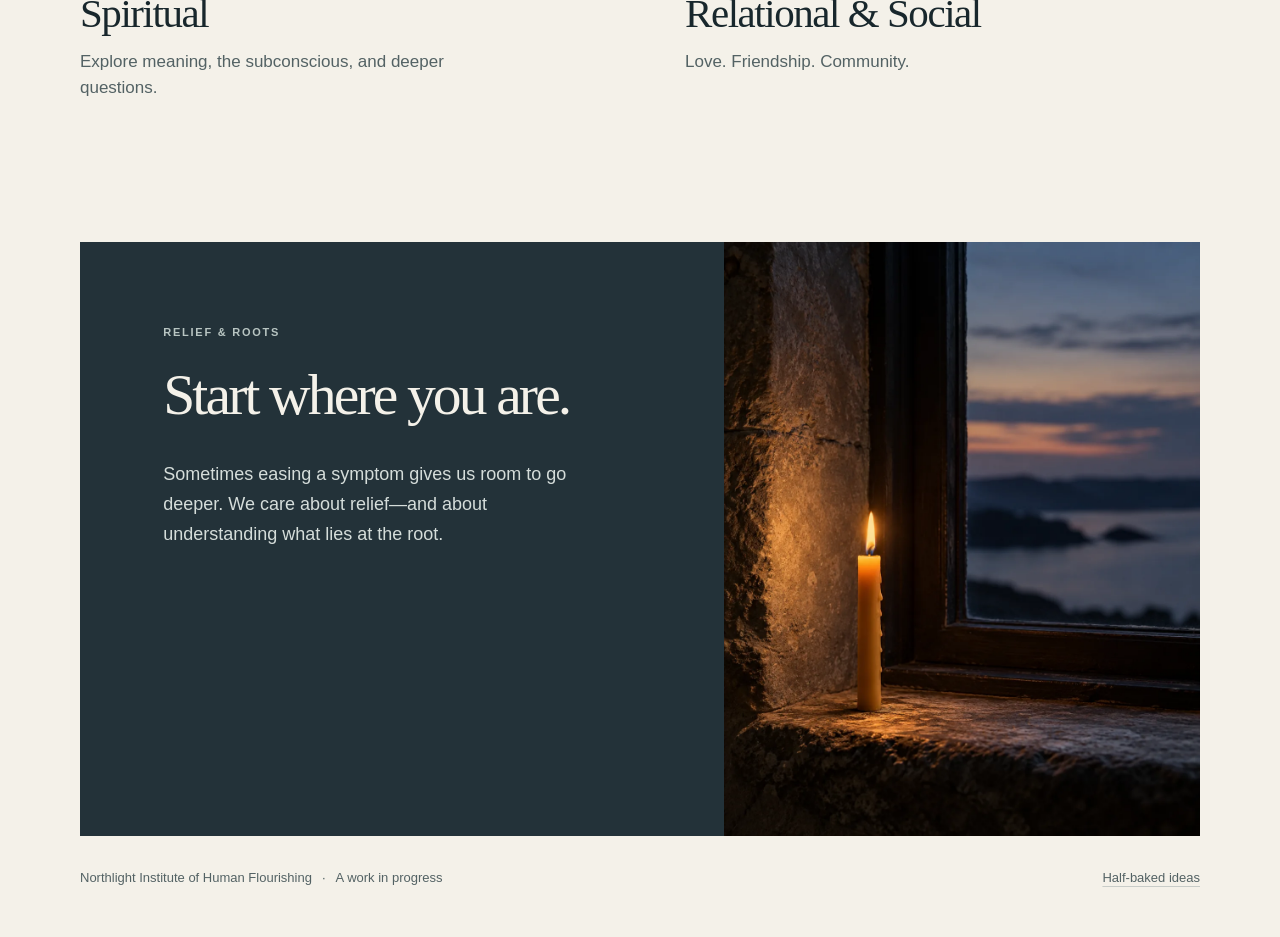
==== commit 43e6c4eb: "Publish Northlight manifesto page" ====
--- a/site/index.html
+++ b/site/index.html
@@ -24,12 +24,13 @@
     <link rel="icon" href="assets/light-mark.svg" type="image/svg+xml">
     <link rel="apple-touch-icon" href="assets/light-mark-180.png" sizes="180x180">
     <link rel="preload" as="image" href="assets/northern-light.webp">
-    <link rel="stylesheet" href="styles.css?v=20261021-2">
+    <link rel="stylesheet" href="styles.css?v=20261021-3">
   </head>
   <body>
     <div class="page">
       <header class="site-header">
         <h1><a href="/" aria-label="Northlight Institute of Human Flourishing"><span class="brand-main">Northlight Institute</span><span class="brand-qualifier">of Human Flourishing</span></a></h1>
+        <nav class="site-nav" aria-label="Main navigation"><a href="/manifesto.html">Manifesto</a></nav>
       </header>
 
       <main>
--- a/site/styles.css
+++ b/site/styles.css
@@ -60,6 +60,23 @@
   text-transform: uppercase;
 }
 
+.site-nav a {
+  color: var(--muted);
+  font-size: 13px;
+  font-weight: 600;
+  letter-spacing: .14em;
+  text-decoration: none;
+  text-transform: uppercase;
+}
+
+.site-nav a:hover,
+.site-nav a[aria-current="page"] {
+  color: var(--ink);
+  text-decoration: underline;
+  text-decoration-color: var(--accent);
+  text-underline-offset: 7px;
+}
+
 .eyebrow, .index {
   color: var(--muted);
   font-size: 11px;
@@ -207,6 +224,73 @@
   line-height: 1.6;
 }
 
+.manifesto-main { padding-bottom: 112px; }
+
+.manifesto-intro {
+  max-width: 950px;
+  padding: 104px 0 106px;
+}
+
+.manifesto-intro h2 {
+  margin-top: 21px;
+  font-size: clamp(51px, 6.4vw, 84px);
+  line-height: 1.07;
+  letter-spacing: -.055em;
+}
+
+.manifesto-lede {
+  max-width: 720px;
+  margin-top: 36px;
+  color: var(--muted);
+  font-size: clamp(20px, 2.2vw, 26px);
+  line-height: 1.5;
+}
+
+.manifesto-section {
+  display: grid;
+  grid-template-columns: 72px minmax(0, 1fr);
+  gap: 26px;
+  padding: 45px 0 50px;
+  border-top: 1px solid var(--line);
+}
+
+.manifesto-section .index { padding-top: 11px; }
+
+.manifesto-section h3 {
+  font-size: clamp(32px, 3.7vw, 48px);
+  line-height: 1.12;
+  letter-spacing: -.04em;
+}
+
+.manifesto-section p {
+  max-width: 730px;
+  margin-top: 16px;
+  color: var(--muted);
+  font-size: 18px;
+  line-height: 1.65;
+}
+
+.manifesto-closing {
+  margin-top: 46px;
+  padding: 72px clamp(32px, 6vw, 78px);
+  background: #233239;
+  color: var(--paper);
+}
+
+.manifesto-closing p {
+  font-family: Georgia, "Times New Roman", serif;
+  font-size: clamp(34px, 4.4vw, 58px);
+  line-height: 1.15;
+  letter-spacing: -.045em;
+}
+
+.manifesto-closing span {
+  display: block;
+  margin-top: 40px;
+  color: #b8c5c2;
+  font-size: 15px;
+}
+
 footer {
   display: flex;
   gap: 10px;
@@ -226,7 +310,7 @@
 
 @media (max-width: 760px) {
   .page { width: min(100% - 40px, 620px); }
-  .site-header { padding: 24px 0; }
+  .site-header { align-items: flex-start; flex-direction: column; gap: 23px; padding: 24px 0; }
   footer { flex-wrap: wrap; }
   footer a { flex-basis: 100%; margin-left: 0; }
   .hero { padding: 82px 0 65px; }
@@ -245,6 +329,13 @@
   .idea { grid-template-columns: 36px minmax(0, 1fr); gap: 15px; padding: 31px 0 36px; }
   .idea .index { padding-top: 9px; }
   .idea p { font-size: 17px; }
+  .manifesto-main { padding-bottom: 82px; }
+  .manifesto-intro { padding: 78px 0 76px; }
+  .manifesto-intro h2 { font-size: clamp(42px, 9vw, 64px); }
+  .manifesto-section { grid-template-columns: 34px minmax(0, 1fr); gap: 17px; padding: 35px 0 41px; }
+  .manifesto-section .index { padding-top: 9px; }
+  .manifesto-section p { font-size: 17px; }
+  .manifesto-closing { padding: 54px 30px; }
 }
 
 @media (max-width: 390px) {
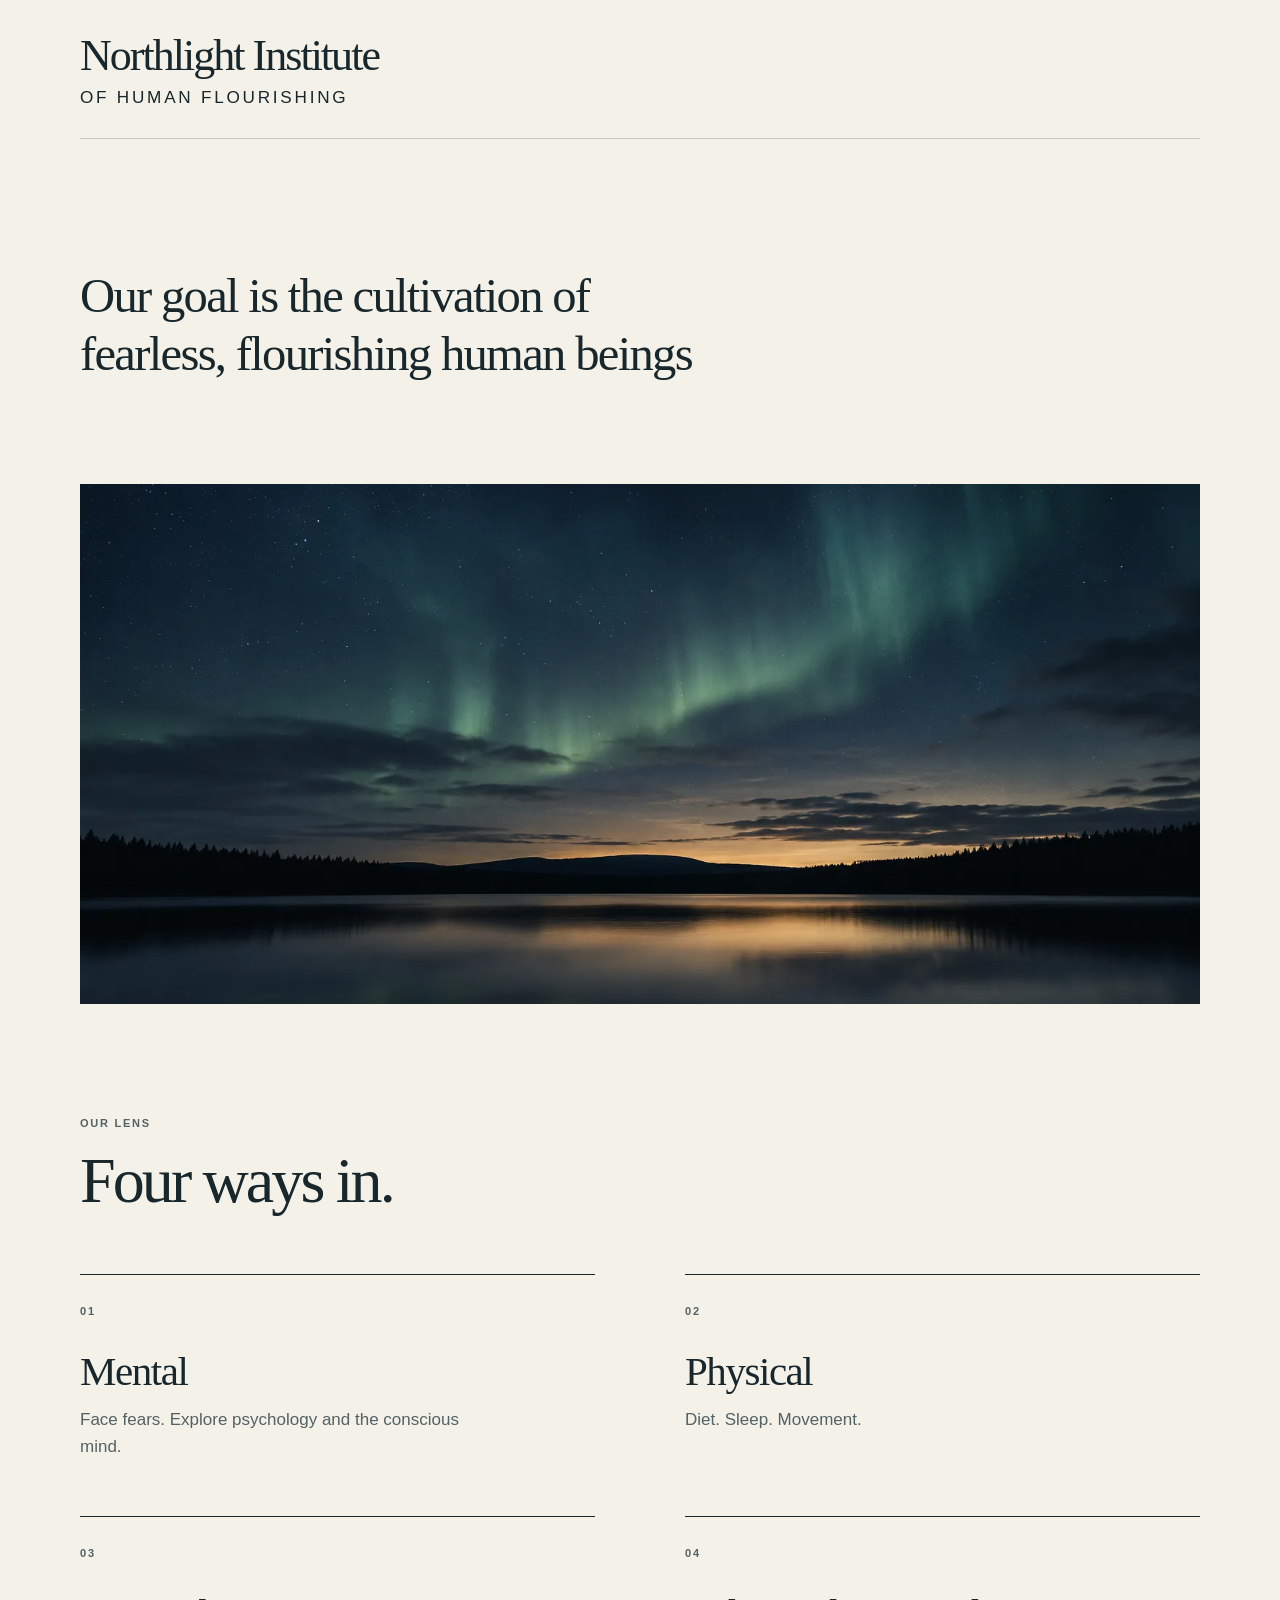
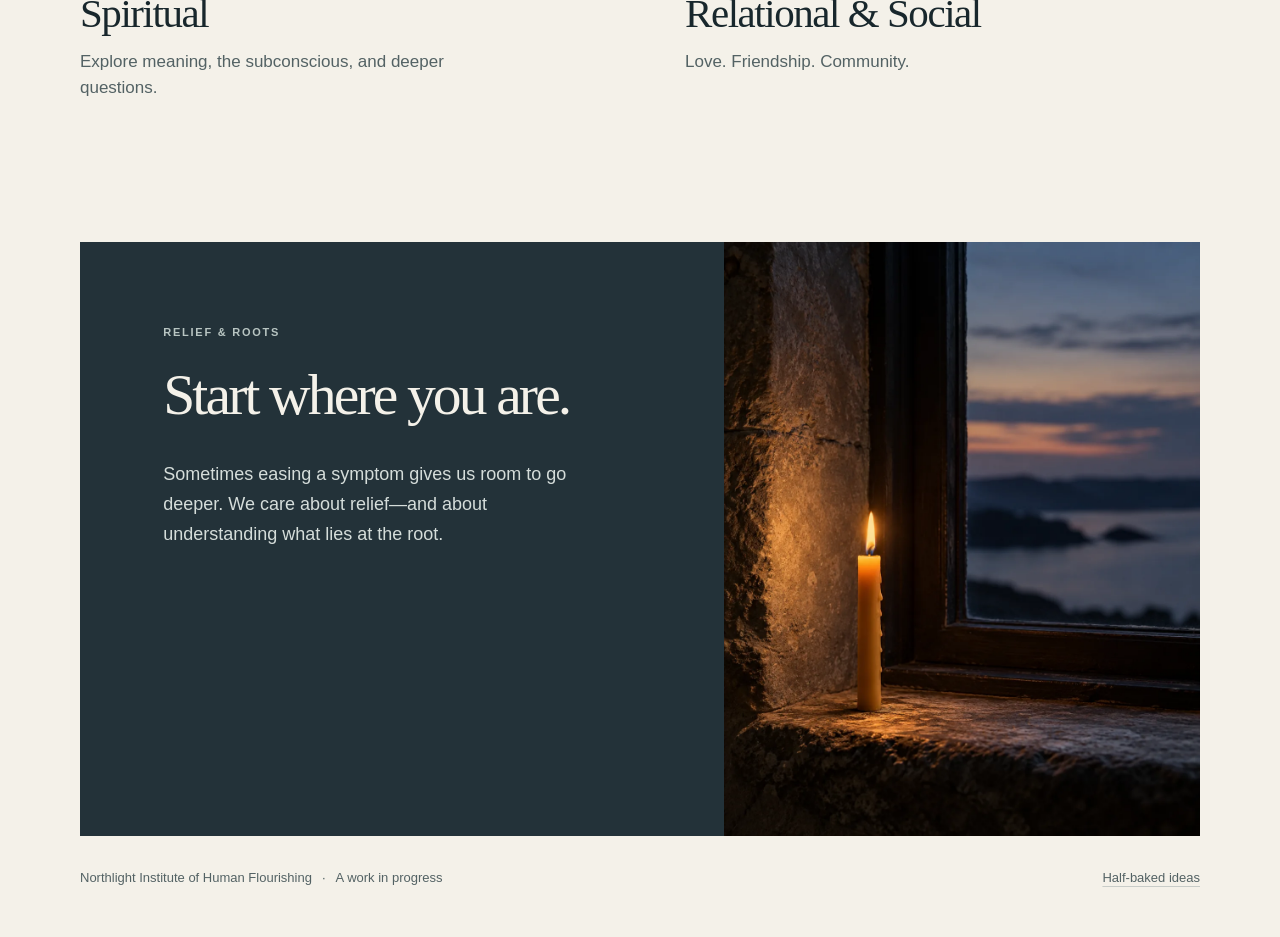
==== commit 39c6ec4d: "Remove manifesto page for now" ====
--- a/site/index.html
+++ b/site/index.html
@@ -24,13 +24,12 @@
     <link rel="icon" href="assets/light-mark.svg" type="image/svg+xml">
     <link rel="apple-touch-icon" href="assets/light-mark-180.png" sizes="180x180">
     <link rel="preload" as="image" href="assets/northern-light.webp">
-    <link rel="stylesheet" href="styles.css?v=20261021-3">
+    <link rel="stylesheet" href="styles.css?v=20261021-5">
   </head>
   <body>
     <div class="page">
       <header class="site-header">
         <h1><a href="/" aria-label="Northlight Institute of Human Flourishing"><span class="brand-main">Northlight Institute</span><span class="brand-qualifier">of Human Flourishing</span></a></h1>
-        <nav class="site-nav" aria-label="Main navigation"><a href="/manifesto.html">Manifesto</a></nav>
       </header>
 
       <main>
--- a/site/styles.css
+++ b/site/styles.css
@@ -60,23 +60,6 @@
   text-transform: uppercase;
 }
 
-.site-nav a {
-  color: var(--muted);
-  font-size: 13px;
-  font-weight: 600;
-  letter-spacing: .14em;
-  text-decoration: none;
-  text-transform: uppercase;
-}
-
-.site-nav a:hover,
-.site-nav a[aria-current="page"] {
-  color: var(--ink);
-  text-decoration: underline;
-  text-decoration-color: var(--accent);
-  text-underline-offset: 7px;
-}
-
 .eyebrow, .index {
   color: var(--muted);
   font-size: 11px;
@@ -222,73 +205,6 @@
   color: var(--muted);
   font-size: 18px;
   line-height: 1.6;
-}
-
-.manifesto-main { padding-bottom: 112px; }
-
-.manifesto-intro {
-  max-width: 950px;
-  padding: 104px 0 106px;
-}
-
-.manifesto-intro h2 {
-  margin-top: 21px;
-  font-size: clamp(51px, 6.4vw, 84px);
-  line-height: 1.07;
-  letter-spacing: -.055em;
-}
-
-.manifesto-lede {
-  max-width: 720px;
-  margin-top: 36px;
-  color: var(--muted);
-  font-size: clamp(20px, 2.2vw, 26px);
-  line-height: 1.5;
-}
-
-.manifesto-section {
-  display: grid;
-  grid-template-columns: 72px minmax(0, 1fr);
-  gap: 26px;
-  padding: 45px 0 50px;
-  border-top: 1px solid var(--line);
-}
-
-.manifesto-section .index { padding-top: 11px; }
-
-.manifesto-section h3 {
-  font-size: clamp(32px, 3.7vw, 48px);
-  line-height: 1.12;
-  letter-spacing: -.04em;
-}
-
-.manifesto-section p {
-  max-width: 730px;
-  margin-top: 16px;
-  color: var(--muted);
-  font-size: 18px;
-  line-height: 1.65;
-}
-
-.manifesto-closing {
-  margin-top: 46px;
-  padding: 72px clamp(32px, 6vw, 78px);
-  background: #233239;
-  color: var(--paper);
-}
-
-.manifesto-closing p {
-  font-family: Georgia, "Times New Roman", serif;
-  font-size: clamp(34px, 4.4vw, 58px);
-  line-height: 1.15;
-  letter-spacing: -.045em;
-}
-
-.manifesto-closing span {
-  display: block;
-  margin-top: 40px;
-  color: #b8c5c2;
-  font-size: 15px;
 }
 
 footer {
@@ -329,13 +245,6 @@
   .idea { grid-template-columns: 36px minmax(0, 1fr); gap: 15px; padding: 31px 0 36px; }
   .idea .index { padding-top: 9px; }
   .idea p { font-size: 17px; }
-  .manifesto-main { padding-bottom: 82px; }
-  .manifesto-intro { padding: 78px 0 76px; }
-  .manifesto-intro h2 { font-size: clamp(42px, 9vw, 64px); }
-  .manifesto-section { grid-template-columns: 34px minmax(0, 1fr); gap: 17px; padding: 35px 0 41px; }
-  .manifesto-section .index { padding-top: 9px; }
-  .manifesto-section p { font-size: 17px; }
-  .manifesto-closing { padding: 54px 30px; }
 }
 
 @media (max-width: 390px) {
